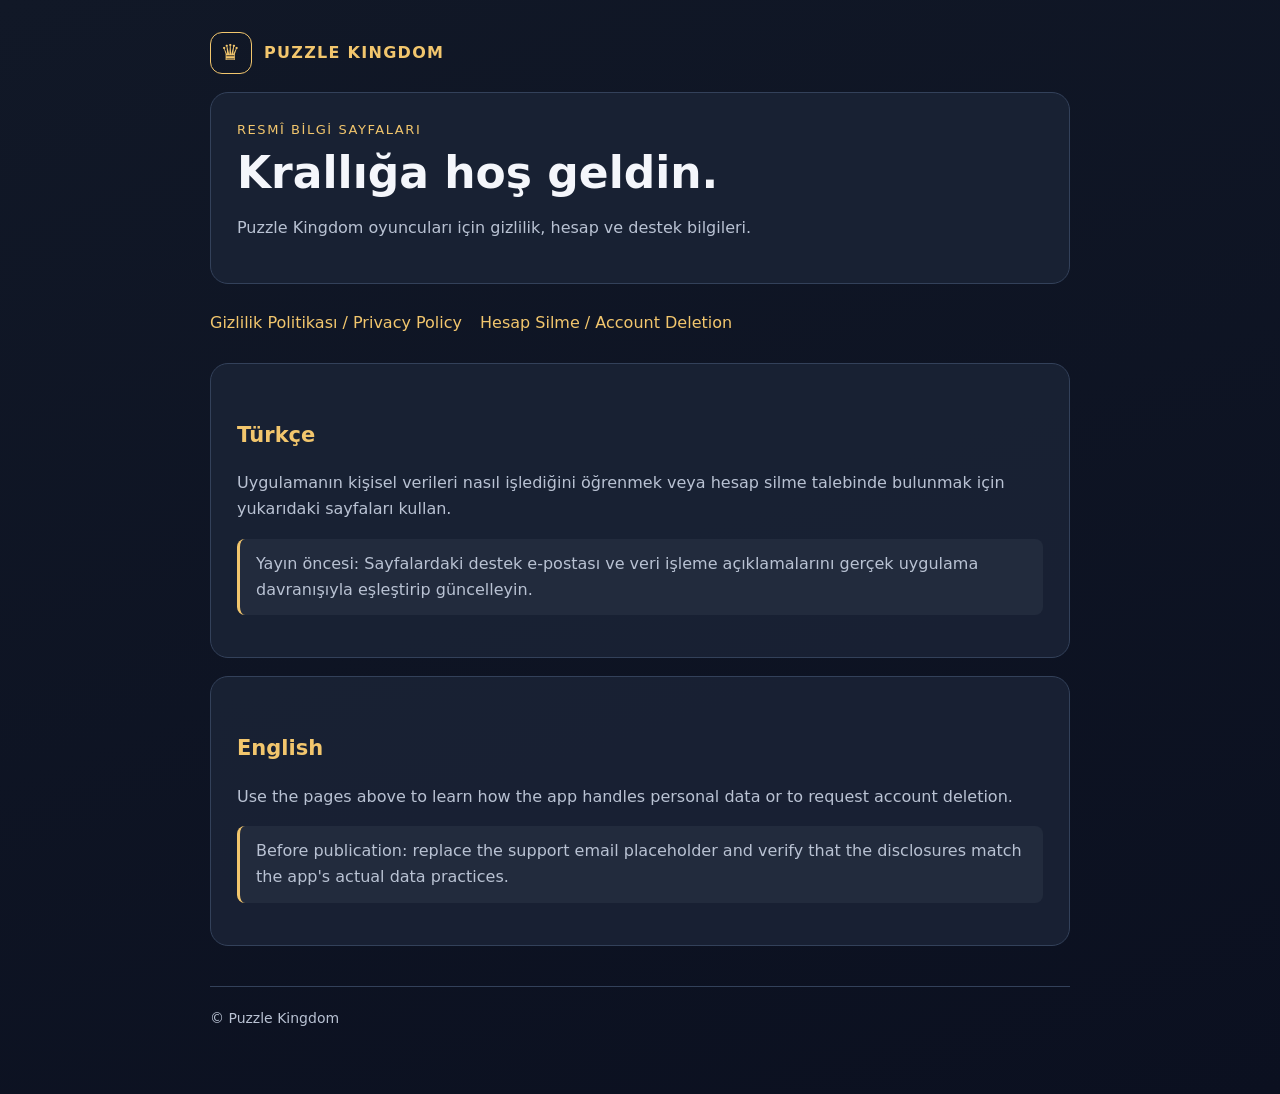
==== index.html @ 37364e04 "Add files via upload" ====
<!doctype html><html lang="tr"><head><meta charset="utf-8"><meta name="viewport" content="width=device-width,initial-scale=1"><title>Puzzle Kingdom</title><link rel="stylesheet" href="style.css"></head><body><main class="wrap">
<div class="brand"><div class="mark">♛</div> PUZZLE KINGDOM</div>
<section class="hero"><div class="tag">Resmî bilgi sayfaları</div><h1>Krallığa hoş geldin.</h1><p>Puzzle Kingdom oyuncuları için gizlilik, hesap ve destek bilgileri.</p></section>
<nav><a href="privacy/">Gizlilik Politikası / Privacy Policy</a><a href="delete-account/">Hesap Silme / Account Deletion</a></nav>
<section class="card"><h2>Türkçe</h2><p>Uygulamanın kişisel verileri nasıl işlediğini öğrenmek veya hesap silme talebinde bulunmak için yukarıdaki sayfaları kullan.</p><p class="notice">Yayın öncesi: Sayfalardaki destek e-postası ve veri işleme açıklamalarını gerçek uygulama davranışıyla eşleştirip güncelleyin.</p></section>
<section class="card"><h2>English</h2><p>Use the pages above to learn how the app handles personal data or to request account deletion.</p><p class="notice">Before publication: replace the support email placeholder and verify that the disclosures match the app's actual data practices.</p></section>
<footer>© Puzzle Kingdom</footer></main></body></html>
---- style.css ----
:root{--bg:#101522;--panel:#192235;--gold:#f2c66d;--text:#f4f6fb;--muted:#b9c2d3;--line:#33415a}
*{box-sizing:border-box}body{margin:0;background:linear-gradient(160deg,#111827,#0b1020);color:var(--text);font:16px/1.65 system-ui,-apple-system,Segoe UI,Roboto,sans-serif}
.wrap{max-width:900px;margin:auto;padding:32px 20px 64px}.brand{display:flex;align-items:center;gap:12px;color:var(--gold);font-weight:800;letter-spacing:.08em}
.mark{width:42px;height:42px;border:1px solid var(--gold);border-radius:12px;display:grid;place-items:center;font-size:22px}
nav{display:flex;gap:18px;flex-wrap:wrap;margin:26px 0}a{color:var(--gold)}nav a{text-decoration:none}
.hero,.card{background:rgba(25,34,53,.92);border:1px solid var(--line);border-radius:18px;padding:26px;margin:18px 0}
h1{font-size:clamp(30px,5vw,44px);line-height:1.15;margin:8px 0 14px}h2{font-size:21px;color:var(--gold);margin-top:28px}
p,li{color:var(--muted)}strong{color:var(--text)}.tag{color:var(--gold);font-size:13px;text-transform:uppercase;letter-spacing:.12em}
.notice{border-left:3px solid var(--gold);padding:12px 16px;background:#222b3d;color:var(--muted);border-radius:8px}
footer{border-top:1px solid var(--line);margin-top:40px;padding-top:20px;color:var(--muted);font-size:14px}
code{overflow-wrap:anywhere;color:var(--gold)}.lang{border:1px solid var(--line);border-radius:12px;padding:18px;margin:18px 0}
@media(max-width:600px){.wrap{padding:22px 15px 48px}.hero,.card{padding:20px}}
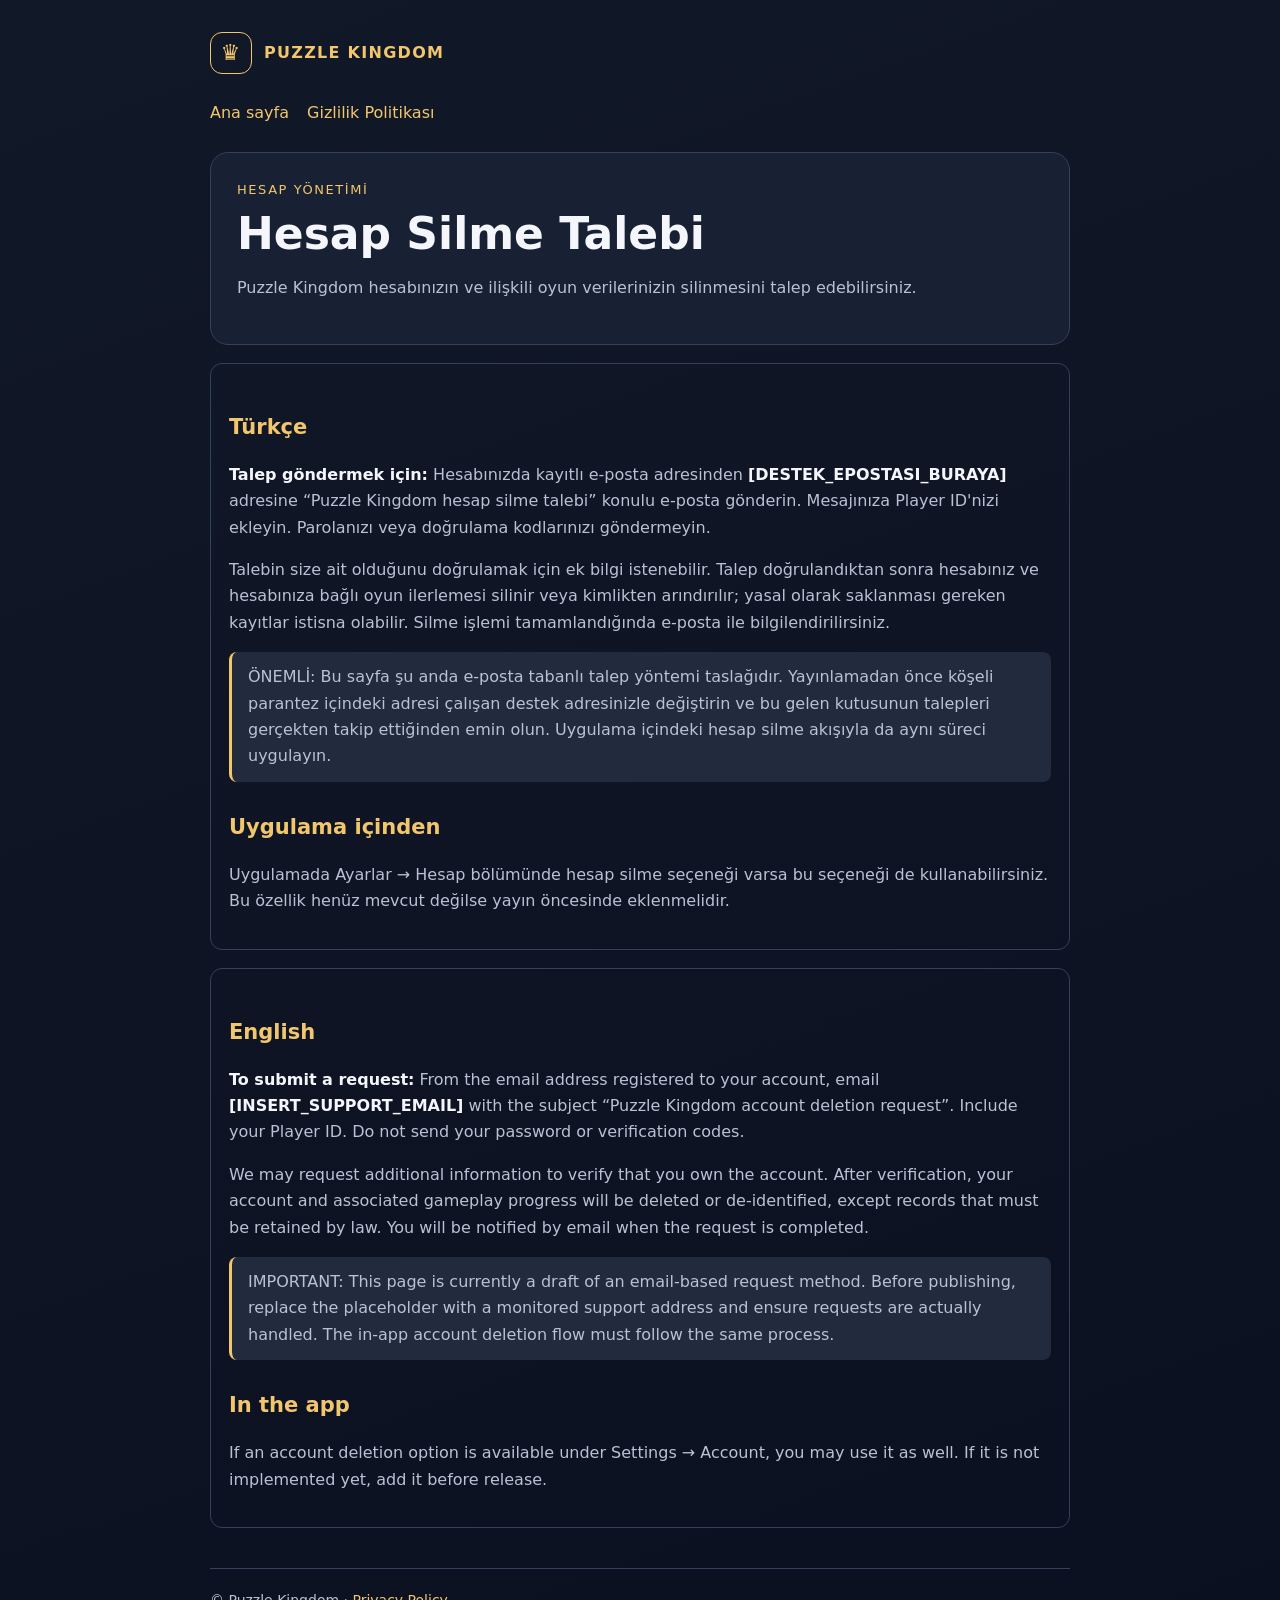
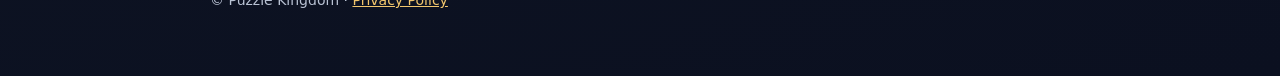
==== commit 3b04ede3: "Add files via upload" ====
--- a/index.html
+++ b/index.html
@@ -1,7 +1,14 @@
-<!doctype html><html lang="tr"><head><meta charset="utf-8"><meta name="viewport" content="width=device-width,initial-scale=1"><title>Puzzle Kingdom</title><link rel="stylesheet" href="style.css"></head><body><main class="wrap">
-<div class="brand"><div class="mark">♛</div> PUZZLE KINGDOM</div>
-<section class="hero"><div class="tag">Resmî bilgi sayfaları</div><h1>Krallığa hoş geldin.</h1><p>Puzzle Kingdom oyuncuları için gizlilik, hesap ve destek bilgileri.</p></section>
-<nav><a href="privacy/">Gizlilik Politikası / Privacy Policy</a><a href="delete-account/">Hesap Silme / Account Deletion</a></nav>
-<section class="card"><h2>Türkçe</h2><p>Uygulamanın kişisel verileri nasıl işlediğini öğrenmek veya hesap silme talebinde bulunmak için yukarıdaki sayfaları kullan.</p><p class="notice">Yayın öncesi: Sayfalardaki destek e-postası ve veri işleme açıklamalarını gerçek uygulama davranışıyla eşleştirip güncelleyin.</p></section>
-<section class="card"><h2>English</h2><p>Use the pages above to learn how the app handles personal data or to request account deletion.</p><p class="notice">Before publication: replace the support email placeholder and verify that the disclosures match the app's actual data practices.</p></section>
-<footer>© Puzzle Kingdom</footer></main></body></html>+<!doctype html><html lang="tr"><head><meta charset="utf-8"><meta name="viewport" content="width=device-width,initial-scale=1"><title>Hesap Silme | Puzzle Kingdom</title><link rel="stylesheet" href="../style.css"></head><body><main class="wrap">
+<div class="brand"><div class="mark">♛</div> PUZZLE KINGDOM</div><nav><a href="../">Ana sayfa</a><a href="../privacy/">Gizlilik Politikası</a></nav>
+<section class="hero"><div class="tag">Hesap yönetimi</div><h1>Hesap Silme Talebi</h1><p>Puzzle Kingdom hesabınızın ve ilişkili oyun verilerinizin silinmesini talep edebilirsiniz.</p></section>
+<section class="lang"><h2>Türkçe</h2>
+<p><strong>Talep göndermek için:</strong> Hesabınızda kayıtlı e-posta adresinden <strong>[DESTEK_EPOSTASI_BURAYA]</strong> adresine “Puzzle Kingdom hesap silme talebi” konulu e-posta gönderin. Mesajınıza Player ID'nizi ekleyin. Parolanızı veya doğrulama kodlarınızı göndermeyin.</p>
+<p>Talebin size ait olduğunu doğrulamak için ek bilgi istenebilir. Talep doğrulandıktan sonra hesabınız ve hesabınıza bağlı oyun ilerlemesi silinir veya kimlikten arındırılır; yasal olarak saklanması gereken kayıtlar istisna olabilir. Silme işlemi tamamlandığında e-posta ile bilgilendirilirsiniz.</p>
+<p class="notice">ÖNEMLİ: Bu sayfa şu anda e-posta tabanlı talep yöntemi taslağıdır. Yayınlamadan önce köşeli parantez içindeki adresi çalışan destek adresinizle değiştirin ve bu gelen kutusunun talepleri gerçekten takip ettiğinden emin olun. Uygulama içindeki hesap silme akışıyla da aynı süreci uygulayın.</p>
+<h2>Uygulama içinden</h2><p>Uygulamada Ayarlar → Hesap bölümünde hesap silme seçeneği varsa bu seçeneği de kullanabilirsiniz. Bu özellik henüz mevcut değilse yayın öncesinde eklenmelidir.</p></section>
+<section class="lang" lang="en"><h2>English</h2>
+<p><strong>To submit a request:</strong> From the email address registered to your account, email <strong>[INSERT_SUPPORT_EMAIL]</strong> with the subject “Puzzle Kingdom account deletion request”. Include your Player ID. Do not send your password or verification codes.</p>
+<p>We may request additional information to verify that you own the account. After verification, your account and associated gameplay progress will be deleted or de-identified, except records that must be retained by law. You will be notified by email when the request is completed.</p>
+<p class="notice">IMPORTANT: This page is currently a draft of an email-based request method. Before publishing, replace the placeholder with a monitored support address and ensure requests are actually handled. The in-app account deletion flow must follow the same process.</p>
+<h2>In the app</h2><p>If an account deletion option is available under Settings → Account, you may use it as well. If it is not implemented yet, add it before release.</p></section>
+<footer>© Puzzle Kingdom · <a href="../privacy/">Privacy Policy</a></footer></main></body></html>
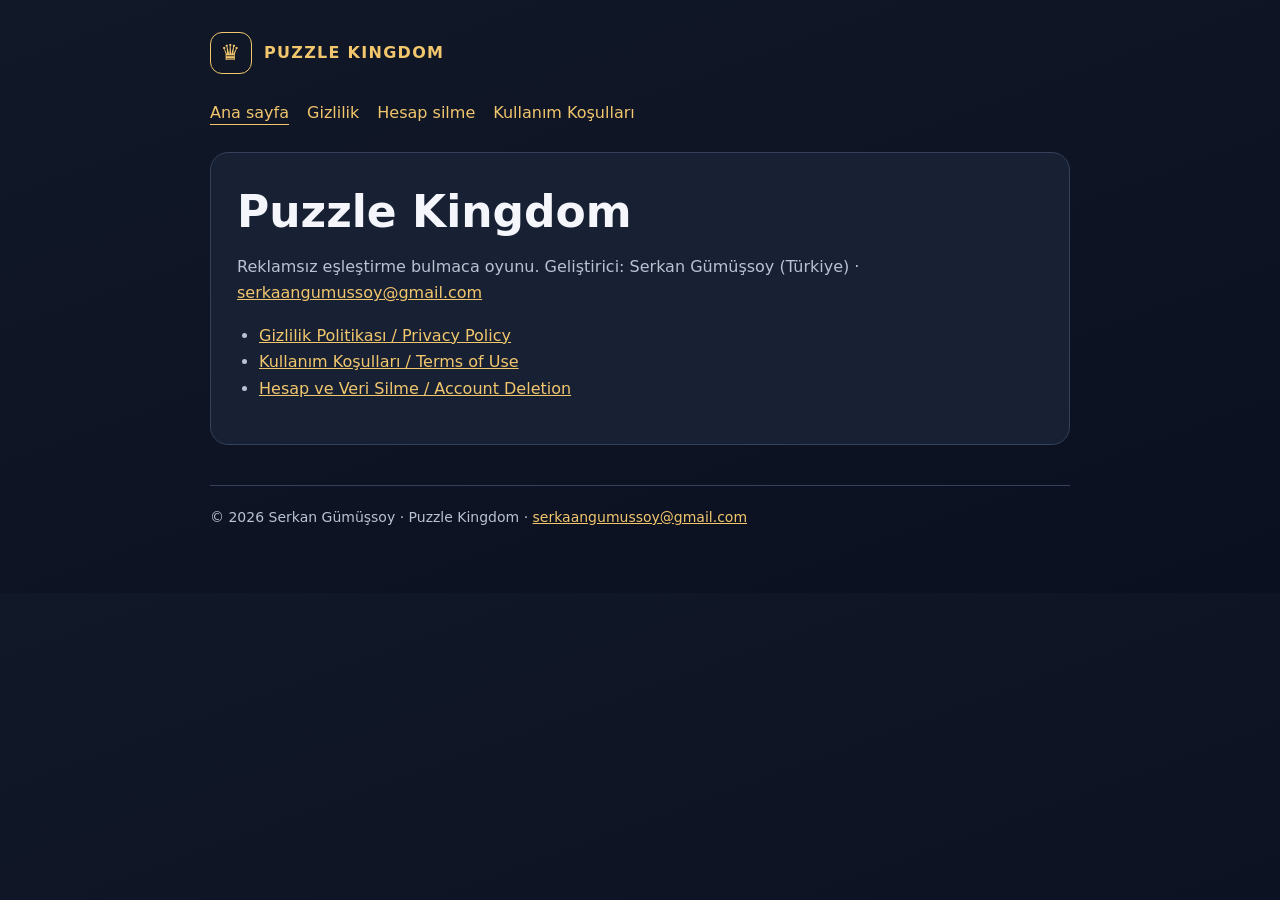
==== commit 423933f2: "Gizlilik, hesap silme ve kullanım koşulları sayfaları (temiz adresler) - /privacy/, /delete-account/" ====
--- a/index.html
+++ b/index.html
@@ -1,14 +1,24 @@
-<!doctype html><html lang="tr"><head><meta charset="utf-8"><meta name="viewport" content="width=device-width,initial-scale=1"><title>Hesap Silme | Puzzle Kingdom</title><link rel="stylesheet" href="../style.css"></head><body><main class="wrap">
-<div class="brand"><div class="mark">♛</div> PUZZLE KINGDOM</div><nav><a href="../">Ana sayfa</a><a href="../privacy/">Gizlilik Politikası</a></nav>
-<section class="hero"><div class="tag">Hesap yönetimi</div><h1>Hesap Silme Talebi</h1><p>Puzzle Kingdom hesabınızın ve ilişkili oyun verilerinizin silinmesini talep edebilirsiniz.</p></section>
-<section class="lang"><h2>Türkçe</h2>
-<p><strong>Talep göndermek için:</strong> Hesabınızda kayıtlı e-posta adresinden <strong>[DESTEK_EPOSTASI_BURAYA]</strong> adresine “Puzzle Kingdom hesap silme talebi” konulu e-posta gönderin. Mesajınıza Player ID'nizi ekleyin. Parolanızı veya doğrulama kodlarınızı göndermeyin.</p>
-<p>Talebin size ait olduğunu doğrulamak için ek bilgi istenebilir. Talep doğrulandıktan sonra hesabınız ve hesabınıza bağlı oyun ilerlemesi silinir veya kimlikten arındırılır; yasal olarak saklanması gereken kayıtlar istisna olabilir. Silme işlemi tamamlandığında e-posta ile bilgilendirilirsiniz.</p>
-<p class="notice">ÖNEMLİ: Bu sayfa şu anda e-posta tabanlı talep yöntemi taslağıdır. Yayınlamadan önce köşeli parantez içindeki adresi çalışan destek adresinizle değiştirin ve bu gelen kutusunun talepleri gerçekten takip ettiğinden emin olun. Uygulama içindeki hesap silme akışıyla da aynı süreci uygulayın.</p>
-<h2>Uygulama içinden</h2><p>Uygulamada Ayarlar → Hesap bölümünde hesap silme seçeneği varsa bu seçeneği de kullanabilirsiniz. Bu özellik henüz mevcut değilse yayın öncesinde eklenmelidir.</p></section>
-<section class="lang" lang="en"><h2>English</h2>
-<p><strong>To submit a request:</strong> From the email address registered to your account, email <strong>[INSERT_SUPPORT_EMAIL]</strong> with the subject “Puzzle Kingdom account deletion request”. Include your Player ID. Do not send your password or verification codes.</p>
-<p>We may request additional information to verify that you own the account. After verification, your account and associated gameplay progress will be deleted or de-identified, except records that must be retained by law. You will be notified by email when the request is completed.</p>
-<p class="notice">IMPORTANT: This page is currently a draft of an email-based request method. Before publishing, replace the placeholder with a monitored support address and ensure requests are actually handled. The in-app account deletion flow must follow the same process.</p>
-<h2>In the app</h2><p>If an account deletion option is available under Settings → Account, you may use it as well. If it is not implemented yet, add it before release.</p></section>
-<footer>© Puzzle Kingdom · <a href="../privacy/">Privacy Policy</a></footer></main></body></html>+<!doctype html>
+<html lang="tr">
+<head>
+<meta charset="utf-8">
+<meta name="viewport" content="width=device-width,initial-scale=1">
+<title>Puzzle Kingdom</title>
+
+<link rel="stylesheet" href="style.css">
+</head>
+<body><main class="wrap">
+<div class="brand"><div class="mark">♛</div> PUZZLE KINGDOM</div>
+<nav><a href="./" aria-current="page">Ana sayfa</a><a href="privacy/">Gizlilik</a><a href="delete-account/">Hesap silme</a><a href="terms/">Kullanım Koşulları</a></nav>
+<article class="card">
+<h1>Puzzle Kingdom</h1>
+<p>Reklamsız eşleştirme bulmaca oyunu. Geliştirici: Serkan Gümüşsoy (Türkiye) · <a href="mailto:serkaangumussoy@gmail.com">serkaangumussoy@gmail.com</a></p>
+<ul>
+<li><a href="privacy/">Gizlilik Politikası / Privacy Policy</a></li>
+<li><a href="terms/">Kullanım Koşulları / Terms of Use</a></li>
+<li><a href="delete-account/">Hesap ve Veri Silme / Account Deletion</a></li>
+</ul>
+</article>
+<footer>© 2026 Serkan Gümüşsoy · Puzzle Kingdom · <a href="mailto:serkaangumussoy@gmail.com">serkaangumussoy@gmail.com</a></footer>
+</main></body>
+</html>
--- a/style.css
+++ b/style.css
@@ -9,4 +9,16 @@
 .notice{border-left:3px solid var(--gold);padding:12px 16px;background:#222b3d;color:var(--muted);border-radius:8px}
 footer{border-top:1px solid var(--line);margin-top:40px;padding-top:20px;color:var(--muted);font-size:14px}
 code{overflow-wrap:anywhere;color:var(--gold)}.lang{border:1px solid var(--line);border-radius:12px;padding:18px;margin:18px 0}
-@media(max-width:600px){.wrap{padding:22px 15px 48px}.hero,.card{padding:20px}}+@media(max-width:600px){.wrap{padding:22px 15px 48px}.hero,.card{padding:20px}}
+/* Puzzle Kingdom yasal sayfaları: tablolar, kutular, butonlar */
+nav a[aria-current="page"]{text-decoration:underline;text-underline-offset:6px}
+h1{color:var(--text)}h1[id]{margin-top:48px}h2{scroll-margin-top:16px}
+.card{overflow-wrap:anywhere}
+.tw{overflow-x:auto;margin:12px 0}table{border-collapse:collapse;width:100%;min-width:480px}
+th,td{border:1px solid var(--line);padding:10px;text-align:left;vertical-align:top;color:var(--muted)}th{color:var(--text);background:#222b3d}
+.note,.box{border-left:3px solid var(--gold);padding:12px 16px;background:#222b3d;border-radius:8px;margin:16px 0}
+.note,.box p{color:var(--muted)}
+.btn{display:inline-block;background:var(--gold);color:#1a1408;font-weight:700;text-decoration:none;padding:12px 20px;border-radius:12px;margin:8px 0}
+.btn:hover{filter:brightness(1.08)}
+hr{border:0;border-top:1px solid var(--line);margin:40px 0}
+ul,ol{padding-left:22px}
